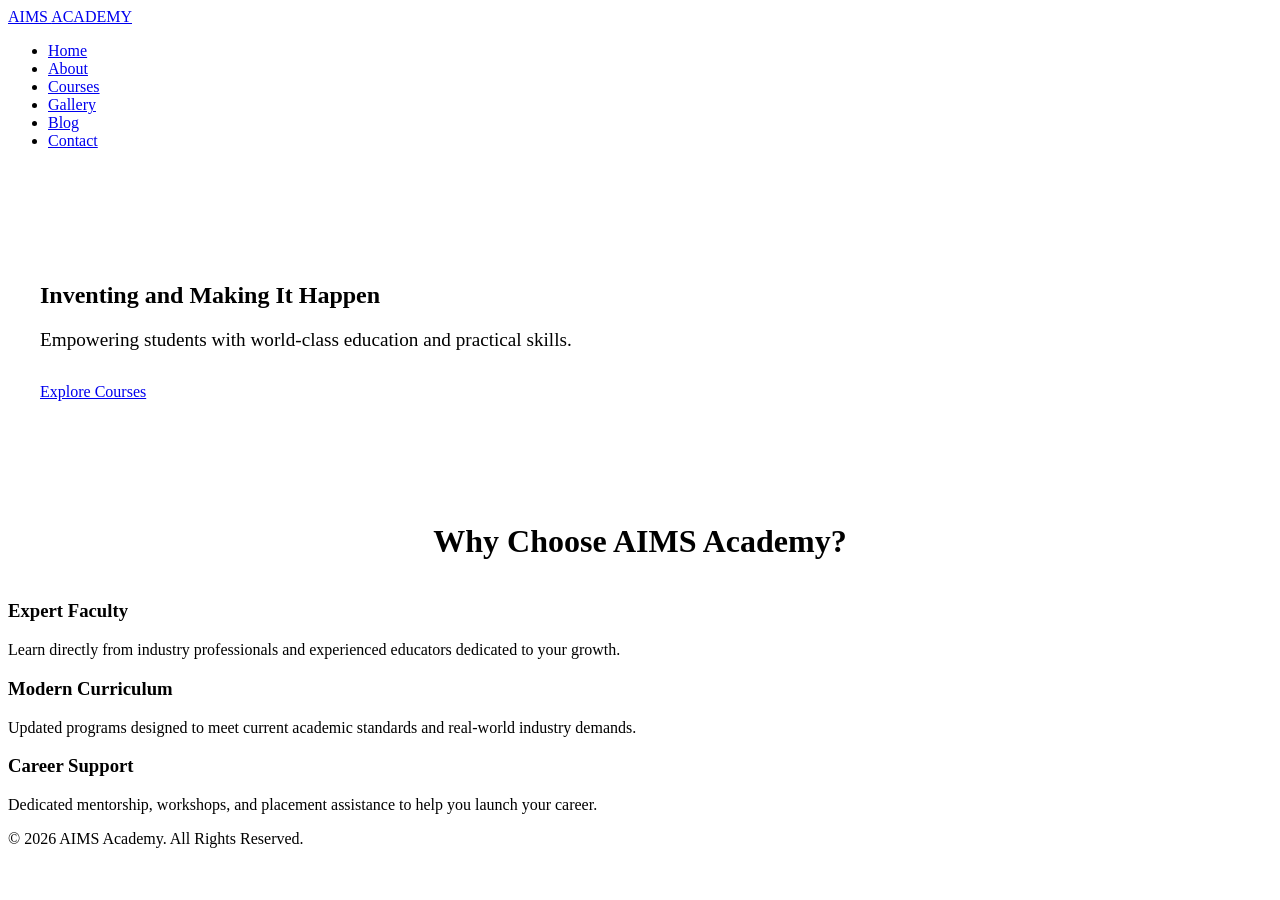
==== index.html @ 864a6413 "add index.html file" ====
<!DOCTYPE html>
<html lang="en">
<head>
  <meta charset="UTF-8">
  <meta name="viewport" content="width=device-width, initial-scale=1.0">
  <title>AIMS Academy | Home</title>
  <link rel="stylesheet" href="style.css">
</head>
<body>
  <header>
    <nav class="navbar">
      <a href="index.html" class="brand-logo">AIMS <span>ACADEMY</span></a>
      <ul class="nav-links">
        <li><a href="index.html" class="active">Home</a></li>
        <li><a href="about.html">About</a></li>
        <li><a href="course-grid.html">Courses</a></li>
        <li><a href="gallery.html">Gallery</a></li>
        <li><a href="blog-details.html">Blog</a></li>
        <li><a href="contact.html">Contact</a></li>
      </ul>
    </nav>
  </header>

  <section class="page-banner" style="padding: 6rem 2rem;">
    <h1>Inventing and Making It Happen</h1>
    <p style="font-size: 1.2rem; margin: 1rem 0 2rem;">Empowering students with world-class education and practical skills.</p>
    <a href="course-grid.html" class="btn btn-primary">Explore Courses</a>
  </section>

  <section class="container">
    <h2 style="text-align: center; margin-bottom: 2.5rem; font-size: 2rem;">Why Choose AIMS Academy?</h2>
    <div class="grid-3">
      <div class="card">
        <h3>Expert Faculty</h3>
        <p style="margin-top: 0.8rem; color: var(--text-muted);">Learn directly from industry professionals and experienced educators dedicated to your growth.</p>
      </div>
      <div class="card">
        <h3>Modern Curriculum</h3>
        <p style="margin-top: 0.8rem; color: var(--text-muted);">Updated programs designed to meet current academic standards and real-world industry demands.</p>
      </div>
      <div class="card">
        <h3>Career Support</h3>
        <p style="margin-top: 0.8rem; color: var(--text-muted);">Dedicated mentorship, workshops, and placement assistance to help you launch your career.</p>
      </div>
    </div>
  </section>

  <footer>
    <p>&copy; 2026 <span>AIMS Academy</span>. All Rights Reserved.</p>
  </footer>
  <script src="script.js"></script>

</body>
</html>
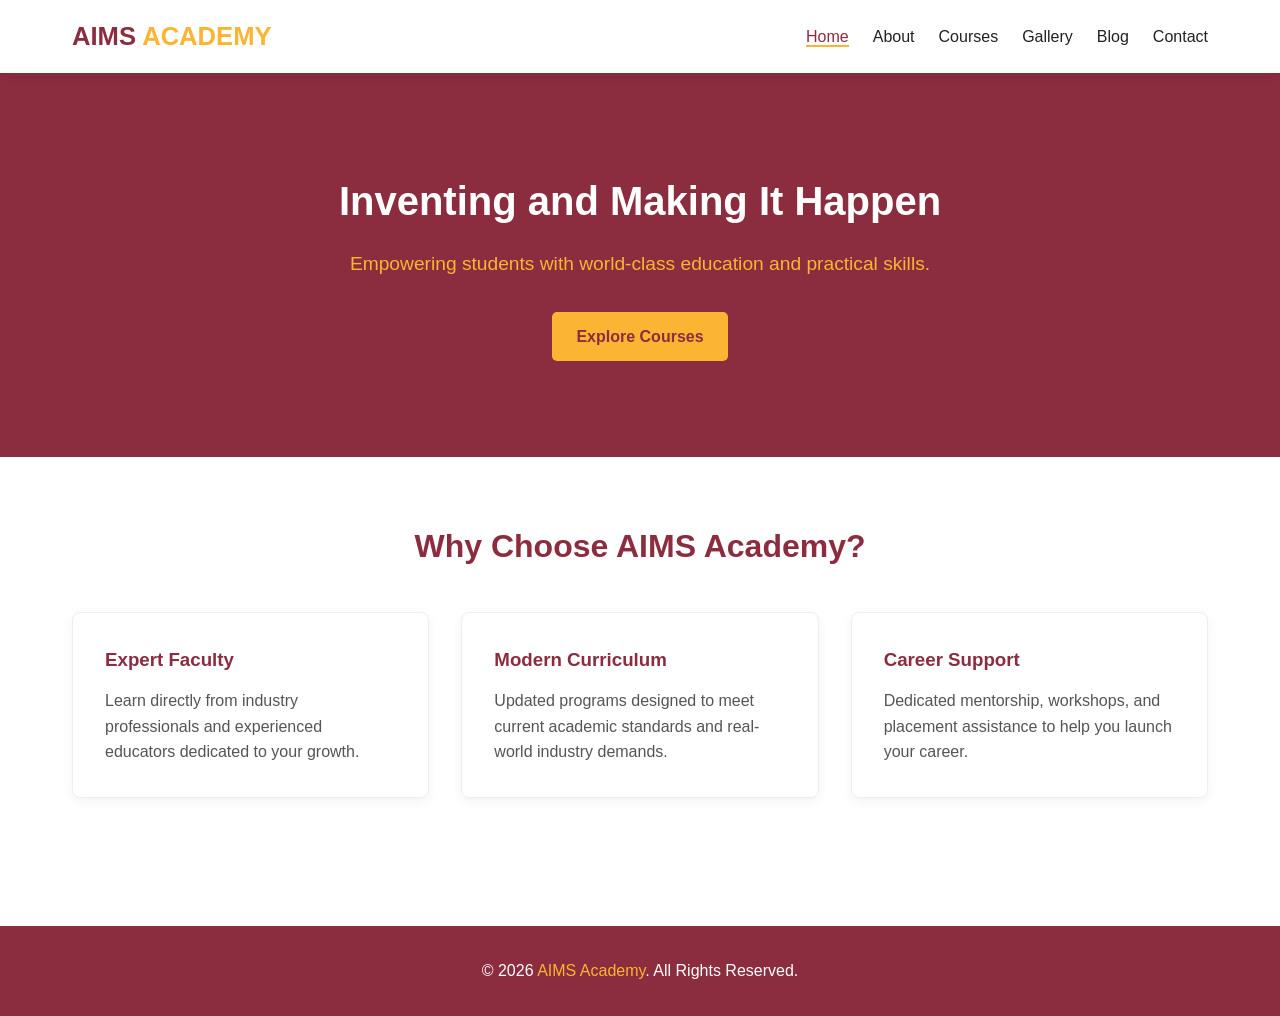
==== commit 2596350f: "Update index.html page title" ====
--- a/index.html
+++ b/index.html
@@ -3,7 +3,7 @@
 <head>
   <meta charset="UTF-8">
   <meta name="viewport" content="width=device-width, initial-scale=1.0">
-  <title>AIMS Academy | Home</title>
+  <title>AIMS Academy</title>
   <link rel="stylesheet" href="style.css">
 </head>
 <body>
--- a/style.css
+++ b/style.css
@@ -0,0 +1,197 @@
+/* Mobile Menu Button */
+.menu-toggle {
+  display: none;
+  background: none;
+  border: none;
+  font-size: 1.8rem;
+  color: var(--primary-maroon);
+  cursor: pointer;
+}
+
+@media (max-width: 768px) {
+  .menu-toggle {
+    display: block;
+  }
+
+  .nav-links {
+    display: none;
+    flex-direction: column;
+    position: absolute;
+    top: 100%;
+    left: 0;
+    width: 100%;
+    background-color: var(--bg-white);
+    padding: 1.5rem 2rem;
+    box-shadow: 0 4px 10px rgba(0, 0, 0, 0.1);
+    gap: 1rem;
+  }
+
+  .nav-links.active {
+    display: flex;
+  }
+}
+
+@import url('https://googleapis.com');
+
+:root {
+  --primary-maroon: #8C2C3F;
+  --accent-gold: #FCB433;
+  --bg-white: #FFFFFF;
+  --text-dark: #222222;
+  --text-muted: #555555;
+  --light-gray: #F8F9FA;
+}
+
+* {
+  margin: 0;
+  padding: 0;
+  box-sizing: border-box;
+}
+
+body {
+  font-family: 'Poppins', sans-serif;
+  background-color: var(--bg-white);
+  color: var(--text-dark);
+  line-height: 1.6;
+}
+
+h1, h2, h3, h4, .brand-logo {
+  font-family: 'Montserrat', sans-serif;
+  color: var(--primary-maroon);
+}
+
+/* Navigation */
+header {
+  background-color: var(--bg-white);
+  box-shadow: 0 2px 10px rgba(0, 0, 0, 0.08);
+  position: sticky;
+  top: 0;
+  z-index: 1000;
+}
+
+.navbar {
+  max-width: 1200px;
+  margin: auto;
+  padding: 1rem 2rem;
+  display: flex;
+  justify-content: space-between;
+  align-items: center;
+}
+
+.brand-logo {
+  font-size: 1.6rem;
+  font-weight: 800;
+  text-decoration: none;
+  color: var(--primary-maroon);
+}
+
+.brand-logo span {
+  color: var(--accent-gold);
+}
+
+.nav-links {
+  list-style: none;
+  display: flex;
+  gap: 1.5rem;
+}
+
+.nav-links a {
+  text-decoration: none;
+  color: var(--text-dark);
+  font-weight: 500;
+  transition: color 0.3s;
+}
+
+.nav-links a:hover, .nav-links a.active {
+  color: var(--primary-maroon);
+  border-bottom: 2px solid var(--accent-gold);
+}
+
+/* Buttons */
+.btn {
+  display: inline-block;
+  padding: 0.75rem 1.5rem;
+  border-radius: 5px;
+  text-decoration: none;
+  font-weight: 600;
+  transition: 0.3s ease;
+  border: none;
+  cursor: pointer;
+}
+
+.btn-primary {
+  background-color: var(--accent-gold);
+  color: var(--primary-maroon);
+}
+
+.btn-primary:hover {
+  background-color: #e5a024;
+}
+
+.btn-secondary {
+  background-color: var(--primary-maroon);
+  color: var(--bg-white);
+}
+
+.btn-secondary:hover {
+  background-color: #6e2130;
+}
+
+/* Layout Containers */
+.container {
+  max-width: 1200px;
+  margin: auto;
+  padding: 4rem 2rem;
+}
+
+.page-banner {
+  background-color: var(--primary-maroon);
+  color: var(--bg-white);
+  text-align: center;
+  padding: 4rem 2rem;
+}
+
+.page-banner h1 {
+  color: var(--bg-white);
+  font-size: 2.5rem;
+  margin-bottom: 0.5rem;
+}
+
+.page-banner p {
+  color: var(--accent-gold);
+  font-weight: 500;
+}
+
+/* Grid System */
+.grid-3 {
+  display: grid;
+  grid-template-columns: repeat(auto-fit, minmax(300px, 1fr));
+  gap: 2rem;
+}
+
+.card {
+  background: var(--bg-white);
+  border: 1px solid #eee;
+  border-radius: 8px;
+  padding: 2rem;
+  box-shadow: 0 4px 12px rgba(0, 0, 0, 0.05);
+  transition: transform 0.3s;
+}
+
+.card:hover {
+  transform: translateY(-5px);
+  border-top: 4px solid var(--accent-gold);
+}
+
+/* Footer */
+footer {
+  background-color: var(--primary-maroon);
+  color: var(--bg-white);
+  text-align: center;
+  padding: 2rem;
+  margin-top: 4rem;
+}
+
+footer span {
+  color: var(--accent-gold);
+}
